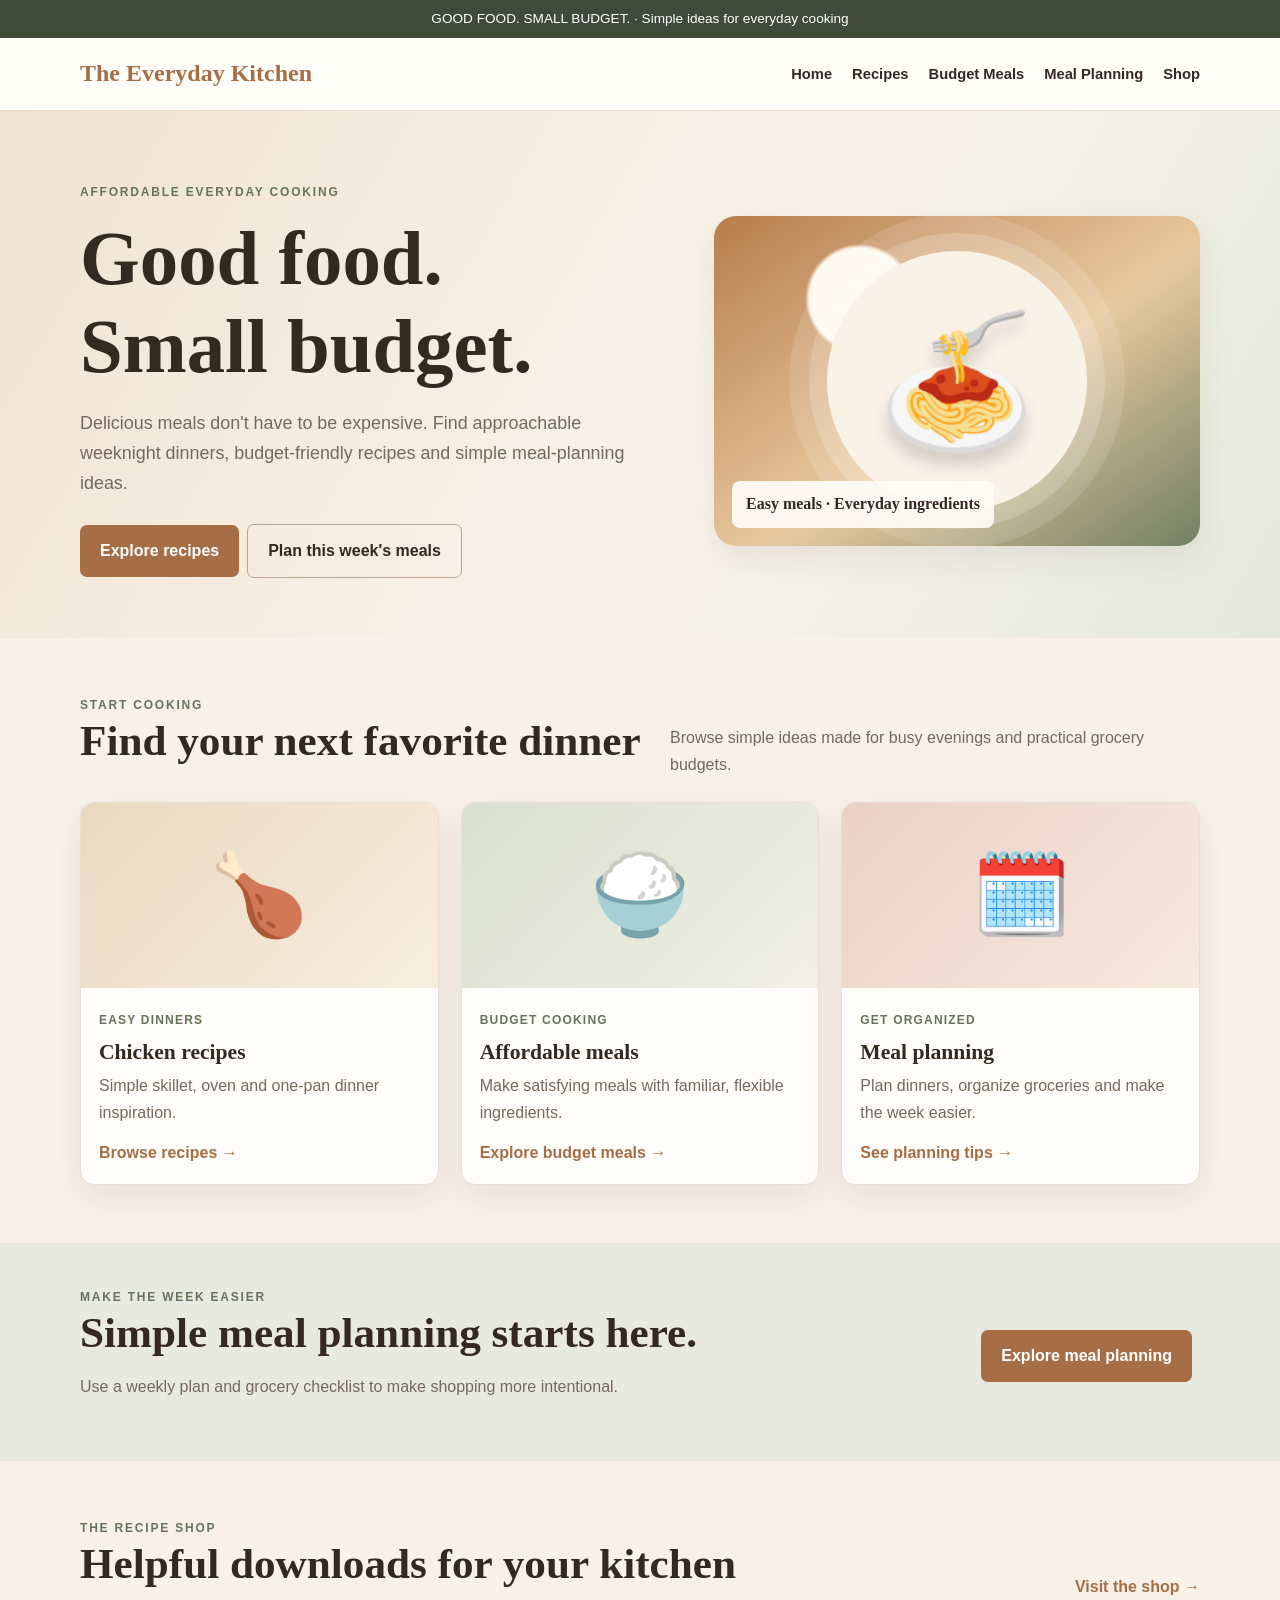
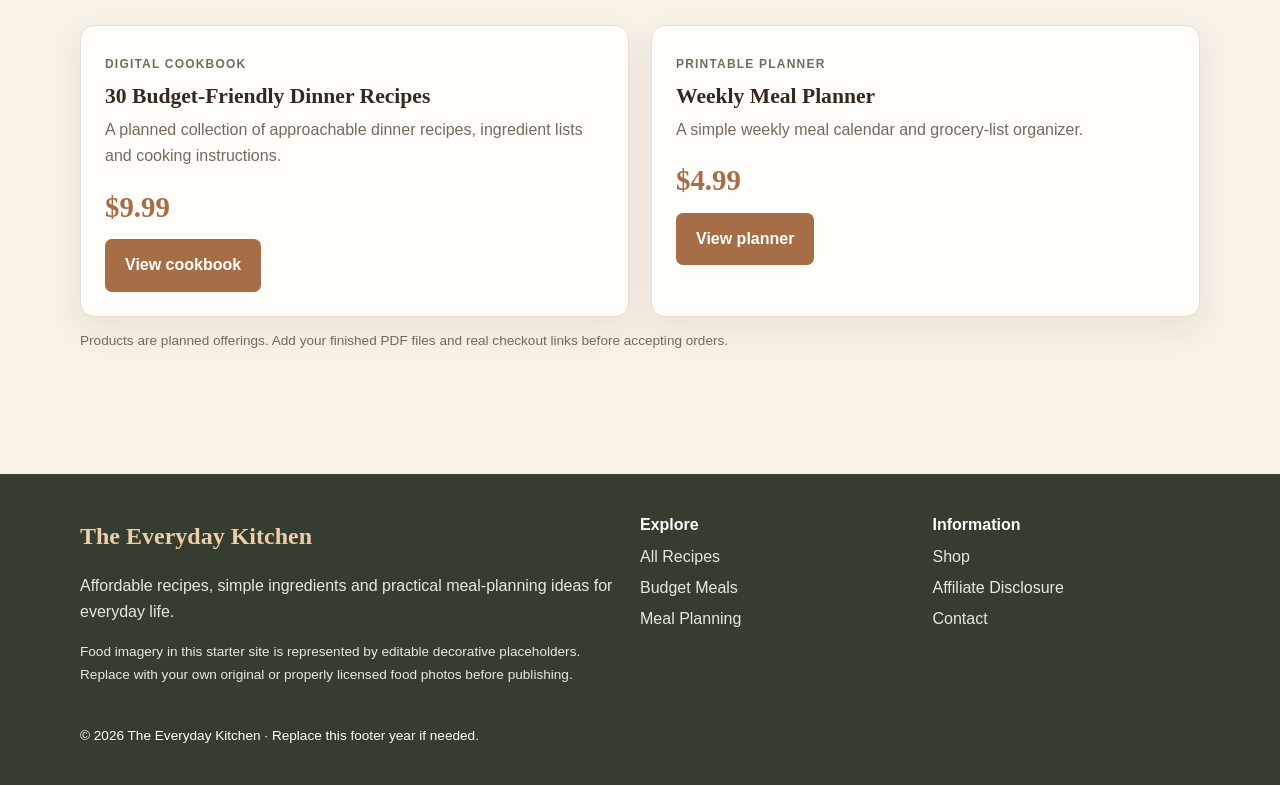
==== index.html @ 61b0e3ab "Add files via upload" ====
<!doctype html><html lang="en"><head><meta charset="utf-8"><meta name="viewport" content="width=device-width,initial-scale=1"><meta name="description" content="Affordable recipes and easy dinners from The Everyday Kitchen."><title>Home | The Everyday Kitchen</title><link rel="stylesheet" href="assets/style.css"></head><body>
<div class="topbar">GOOD FOOD. SMALL BUDGET. · Simple ideas for everyday cooking</div>
<header class="site-header"><div class="wrap nav">
<a class="brand" href="index.html">The Everyday Kitchen</a>
<nav class="navlinks" aria-label="Main navigation">
<a href="index.html">Home</a><a href="recipes.html">Recipes</a><a href="budget-meals.html">Budget Meals</a><a href="meal-planning.html">Meal Planning</a><a href="shop.html">Shop</a>
</nav></div></header>

<main>
<section class="hero"><div class="wrap hero-grid"><div><div class="eyebrow">Affordable everyday cooking</div><h1>Good food.<br>Small budget.</h1><p>Delicious meals don't have to be expensive. Find approachable weeknight dinners, budget-friendly recipes and simple meal-planning ideas.</p><a class="btn" href="recipes.html">Explore recipes</a><a class="btn secondary" href="meal-planning.html">Plan this week's meals</a></div><div class="hero-art"><div class="hero-emoji">🍝</div><div class="hero-label">Easy meals · Everyday ingredients</div></div></div></section>
<section class="section"><div class="wrap"><div class="section-head"><div><div class="eyebrow">Start cooking</div><h2>Find your next favorite dinner</h2></div><p>Browse simple ideas made for busy evenings and practical grocery budgets.</p></div><div class="grid">
<article class="card"><div class="food-art">🍗</div><div class="card-body"><span class="tag">Easy dinners</span><h3>Chicken recipes</h3><p>Simple skillet, oven and one-pan dinner inspiration.</p><a class="textlink" href="recipes.html">Browse recipes →</a></div></article>
<article class="card"><div class="food-art sage">🍚</div><div class="card-body"><span class="tag">Budget cooking</span><h3>Affordable meals</h3><p>Make satisfying meals with familiar, flexible ingredients.</p><a class="textlink" href="budget-meals.html">Explore budget meals →</a></div></article>
<article class="card"><div class="food-art rose">🗓️</div><div class="card-body"><span class="tag">Get organized</span><h3>Meal planning</h3><p>Plan dinners, organize groceries and make the week easier.</p><a class="textlink" href="meal-planning.html">See planning tips →</a></div></article>
</div></div></section>
<section class="band"><div class="wrap band-inner"><div><div class="eyebrow">Make the week easier</div><h2>Simple meal planning starts here.</h2><p>Use a weekly plan and grocery checklist to make shopping more intentional.</p></div><a class="btn" href="meal-planning.html">Explore meal planning</a></div></section>
<section class="section"><div class="wrap"><div class="section-head"><div><div class="eyebrow">The recipe shop</div><h2>Helpful downloads for your kitchen</h2></div><a class="textlink" href="shop.html">Visit the shop →</a></div><div class="grid two"><article class="card product"><span class="tag">Digital cookbook</span><h3>30 Budget-Friendly Dinner Recipes</h3><p>A planned collection of approachable dinner recipes, ingredient lists and cooking instructions.</p><div class="price">$9.99</div><a class="btn" href="shop.html">View cookbook</a></article><article class="card product"><span class="tag">Printable planner</span><h3>Weekly Meal Planner</h3><p>A simple weekly meal calendar and grocery-list organizer.</p><div class="price">$4.99</div><a class="btn" href="shop.html">View planner</a></article></div><p class="small">Products are planned offerings. Add your finished PDF files and real checkout links before accepting orders.</p></div></section>
</main>
<footer class="footer"><div class="wrap footer-grid">
<div><a class="brand" href="index.html" style="color:#f0cda9">The Everyday Kitchen</a><p>Affordable recipes, simple ingredients and practical meal-planning ideas for everyday life.</p><p class="small">Food imagery in this starter site is represented by editable decorative placeholders. Replace with your own original or properly licensed food photos before publishing.</p></div>
<div><strong>Explore</strong><a href="recipes.html">All Recipes</a><a href="budget-meals.html">Budget Meals</a><a href="meal-planning.html">Meal Planning</a></div>
<div><strong>Information</strong><a href="shop.html">Shop</a><a href="disclosure.html">Affiliate Disclosure</a><a href="contact.html">Contact</a></div>
</div><div class="wrap small" style="margin-top:25px">© 2026 The Everyday Kitchen · Replace this footer year if needed.</div></footer>
</body></html>
---- assets/style.css ----
:root{--cream:#f7f1e8;--paper:#fffdf9;--ink:#33291f;--muted:#75695d;--caramel:#a66e46;--sage:#66745b;--line:#e8ded1;--shadow:0 12px 35px rgba(61,43,27,.08)}
*{box-sizing:border-box}html{scroll-behavior:smooth}body{margin:0;background:var(--cream);color:var(--ink);font:16px/1.65 Arial,Helvetica,sans-serif}a{color:inherit}img{max-width:100%}.wrap{width:min(1120px,92%);margin:auto}.topbar{background:#3f4b38;color:#fff;text-align:center;padding:8px 12px;font-size:.85rem}.site-header{background:rgba(255,253,249,.96);border-bottom:1px solid var(--line);position:sticky;top:0;z-index:10}.nav{display:flex;align-items:center;justify-content:space-between;gap:20px;padding:16px 0}.brand{text-decoration:none;font-family:Georgia,serif;font-size:1.5rem;font-weight:bold;color:var(--caramel)}.navlinks{display:flex;gap:20px;flex-wrap:wrap}.navlinks a{text-decoration:none;font-size:.92rem;font-weight:700}.navlinks a:hover,.textlink:hover{color:var(--caramel)}.hero{padding:72px 0 60px;background:linear-gradient(120deg,#f1e3d2,#f8f3ea 58%,#e5e9dc)}.hero-grid{display:grid;grid-template-columns:1.1fr .9fr;gap:40px;align-items:center}.eyebrow{text-transform:uppercase;letter-spacing:.15em;font-size:.75rem;font-weight:700;color:var(--sage)}h1,h2,h3{font-family:Georgia,'Times New Roman',serif;line-height:1.15}h1{font-size:clamp(2.7rem,6vw,4.8rem);margin:12px 0 18px}h2{font-size:clamp(1.8rem,4vw,2.7rem);margin:0 0 12px}h3{font-size:1.35rem;margin:8px 0}p{color:var(--muted)}.hero p{font-size:1.12rem;max-width:560px}.btn{display:inline-block;background:var(--caramel);color:#fff;text-decoration:none;padding:13px 20px;border-radius:7px;font-weight:700;margin:8px 8px 0 0}.btn.secondary{background:transparent;color:var(--ink);border:1px solid #b9a58f}.hero-art{min-height:330px;border-radius:22px;background:radial-gradient(circle at 30% 25%,#fff9ed 0 12%,transparent 13%),linear-gradient(145deg,#b77d4d,#e8c99e 55%,#718064);box-shadow:var(--shadow);display:grid;place-items:center;position:relative;overflow:hidden}.hero-art:before{content:"";position:absolute;width:260px;height:260px;border-radius:50%;background:#f9f2e7;box-shadow:0 0 0 18px rgba(255,255,255,.18),0 0 0 38px rgba(255,255,255,.12)}.hero-emoji{font-size:8rem;z-index:1;filter:drop-shadow(0 12px 8px rgba(0,0,0,.15))}.hero-label{position:absolute;bottom:18px;left:18px;background:#fffdf9e8;padding:10px 14px;border-radius:8px;font-family:Georgia,serif;font-weight:bold}.section{padding:58px 0}.section-head{display:flex;justify-content:space-between;align-items:end;gap:20px;margin-bottom:24px}.section-head p{margin:0;max-width:530px}.grid{display:grid;grid-template-columns:repeat(3,1fr);gap:22px}.grid.two{grid-template-columns:repeat(2,1fr)}.card{background:var(--paper);border:1px solid var(--line);border-radius:14px;overflow:hidden;box-shadow:var(--shadow)}.food-art{height:185px;display:grid;place-items:center;font-size:5rem;background:linear-gradient(135deg,#ead8c1,#f8eee0)}.food-art.sage{background:linear-gradient(135deg,#d9dfce,#f1f0e5)}.food-art.rose{background:linear-gradient(135deg,#ead1c6,#f8e9df)}.card-body{padding:18px}.tag{display:inline-block;color:var(--sage);font-size:.75rem;text-transform:uppercase;letter-spacing:.1em;font-weight:700}.card p{margin:8px 0 14px}.textlink{font-weight:700;text-decoration:none;color:var(--caramel)}.band{background:#e8e9df;padding:45px 0}.band-inner{display:flex;justify-content:space-between;align-items:center;gap:25px}.product{padding:24px}.product .price{font-family:Georgia,serif;font-size:1.8rem;color:var(--caramel);font-weight:bold}.note{background:#fff8e9;border-left:4px solid var(--caramel);padding:14px 18px;border-radius:5px;color:var(--muted)}.page-hero{padding:52px 0 35px;background:#eee6d9}.content{max-width:820px;margin:0 auto;background:var(--paper);padding:clamp(22px,5vw,48px);border:1px solid var(--line);border-radius:14px}.content h1{font-size:clamp(2.2rem,5vw,3.5rem)}.content h2{font-size:1.7rem;margin-top:30px}.content li{margin:8px 0;color:var(--muted)}.meta{font-size:.9rem;color:var(--sage);font-weight:bold}.recipe-visual{min-height:230px;border-radius:14px;background:linear-gradient(130deg,#e9d2b9,#f6eadb,#dfe4d4);display:grid;place-items:center;font-size:6rem;margin:24px 0}.footer{background:#343d30;color:#fff;padding:38px 0;margin-top:50px}.footer p,.footer a{color:#e8e8df}.footer-grid{display:grid;grid-template-columns:2fr 1fr 1fr;gap:25px}.footer a{display:block;text-decoration:none;margin:5px 0}.small{font-size:.85rem}.form-row{display:flex;gap:8px;flex-wrap:wrap}.form-row input{flex:1;min-width:200px;padding:13px;border:1px solid var(--line);border-radius:6px;font-size:1rem}.disclosure{font-size:.85rem;background:#f4eee5;padding:12px;border-radius:8px}.empty-state{padding:28px;text-align:center;border:1px dashed #c8b7a3;border-radius:12px;color:var(--muted)}
@media(max-width:760px){.nav{align-items:flex-start;flex-direction:column}.navlinks{gap:12px}.hero{padding:45px 0}.hero-grid{grid-template-columns:1fr}.hero-art{min-height:230px}.grid,.grid.two{grid-template-columns:1fr 1fr}.band-inner{align-items:flex-start;flex-direction:column}.footer-grid{grid-template-columns:1fr}.section{padding:42px 0}}
@media(max-width:480px){.grid,.grid.two{grid-template-columns:1fr}.navlinks{font-size:.85rem}.hero-emoji{font-size:6rem}}
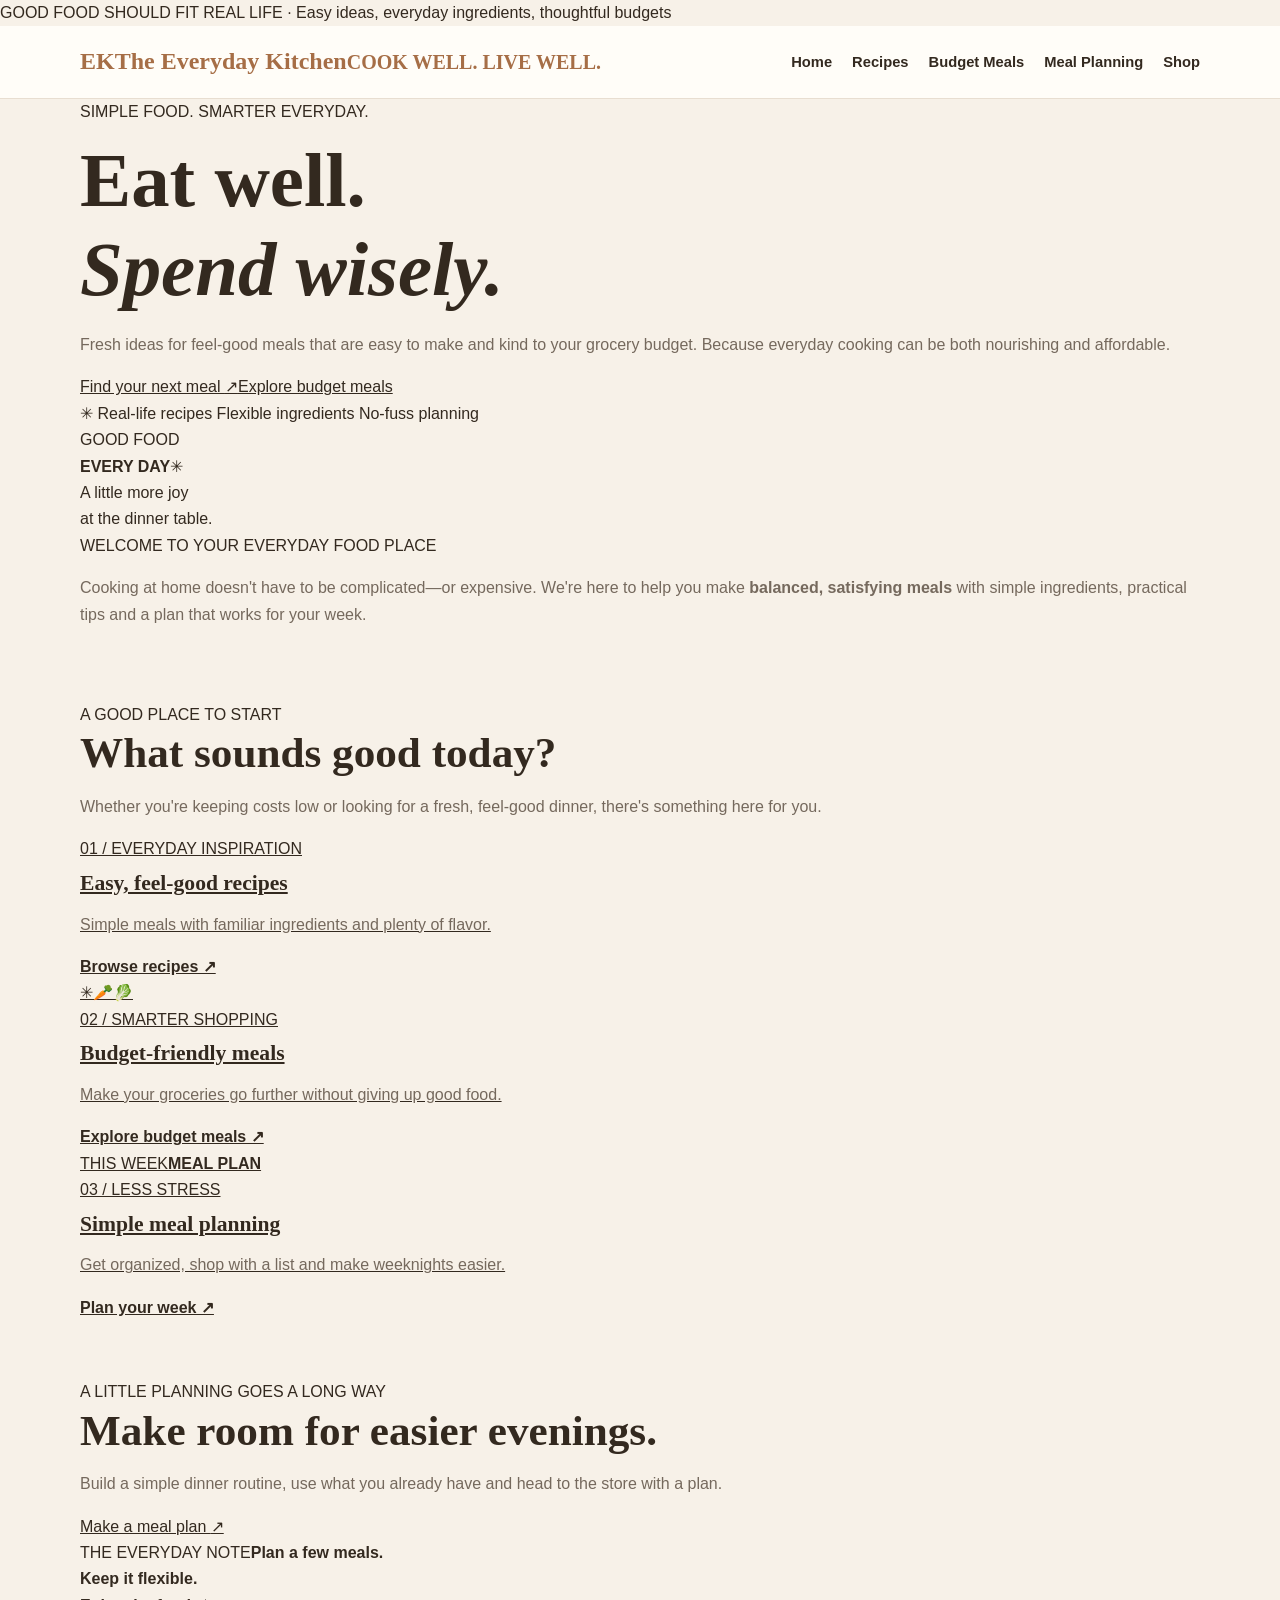
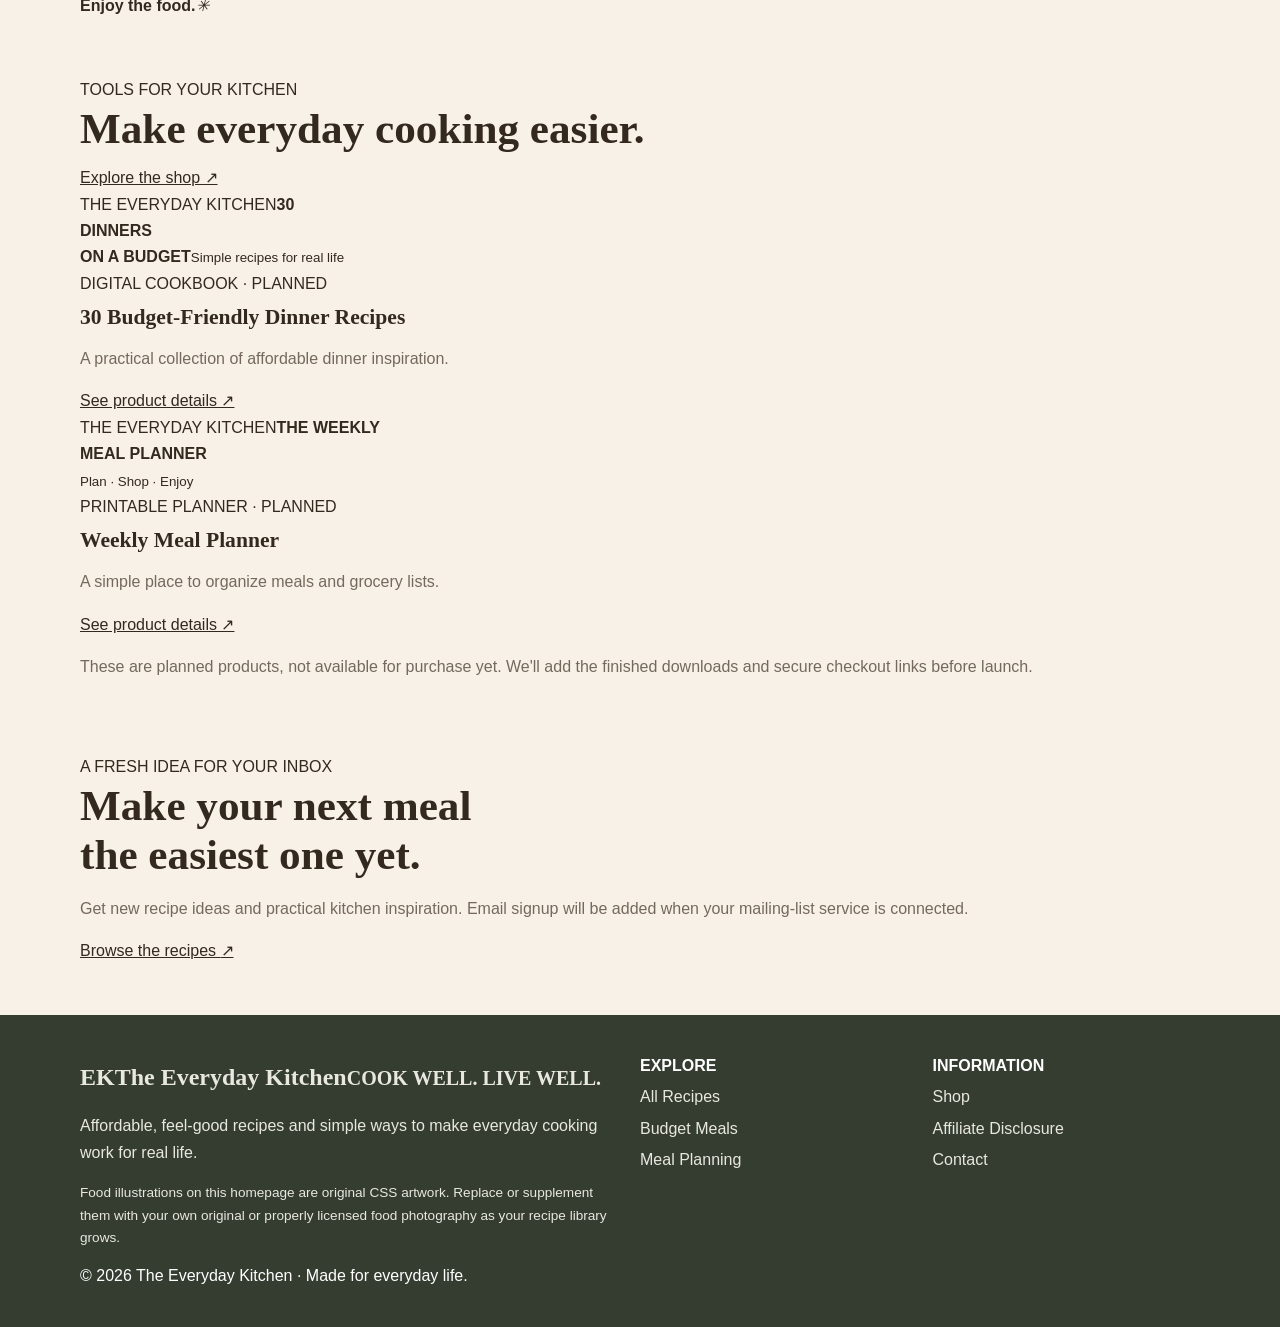
==== commit 8b87cb3f: "Update index.html" ====
--- a/index.html
+++ b/index.html
@@ -1,24 +1,80 @@
-<!doctype html><html lang="en"><head><meta charset="utf-8"><meta name="viewport" content="width=device-width,initial-scale=1"><meta name="description" content="Affordable recipes and easy dinners from The Everyday Kitchen."><title>Home | The Everyday Kitchen</title><link rel="stylesheet" href="assets/style.css"></head><body>
-<div class="topbar">GOOD FOOD. SMALL BUDGET. · Simple ideas for everyday cooking</div>
-<header class="site-header"><div class="wrap nav">
-<a class="brand" href="index.html">The Everyday Kitchen</a>
-<nav class="navlinks" aria-label="Main navigation">
-<a href="index.html">Home</a><a href="recipes.html">Recipes</a><a href="budget-meals.html">Budget Meals</a><a href="meal-planning.html">Meal Planning</a><a href="shop.html">Shop</a>
-</nav></div></header>
+<!doctype html>
+<html lang="en">
+<head>
+  <meta charset="utf-8">
+  <meta name="viewport" content="width=device-width,initial-scale=1">
+  <meta name="description" content="Healthy, affordable recipes for real life. Discover easy dinners, budget-friendly meals and simple weekly meal plans from The Everyday Kitchen.">
+  <meta name="theme-color" content="#f8f5ee">
+  <title>The Everyday Kitchen | Easy, Affordable & Feel-Good Food</title>
+  <link rel="stylesheet" href="assets/style.css">
+</head>
+<body class="home-page">
+  <div class="home-announcement">GOOD FOOD SHOULD FIT REAL LIFE <span>·</span> Easy ideas, everyday ingredients, thoughtful budgets</div>
+  <header class="site-header home-header">
+    <div class="wrap nav">
+      <a class="brand home-brand" href="index.html"><span class="brand-mark">EK</span><span>The Everyday Kitchen<small>COOK WELL. LIVE WELL.</small></span></a>
+      <nav class="navlinks" aria-label="Main navigation">
+        <a href="index.html" aria-current="page">Home</a><a href="recipes.html">Recipes</a><a href="budget-meals.html">Budget Meals</a><a href="meal-planning.html">Meal Planning</a><a href="shop.html">Shop</a>
+      </nav>
+    </div>
+  </header>
 
-<main>
-<section class="hero"><div class="wrap hero-grid"><div><div class="eyebrow">Affordable everyday cooking</div><h1>Good food.<br>Small budget.</h1><p>Delicious meals don't have to be expensive. Find approachable weeknight dinners, budget-friendly recipes and simple meal-planning ideas.</p><a class="btn" href="recipes.html">Explore recipes</a><a class="btn secondary" href="meal-planning.html">Plan this week's meals</a></div><div class="hero-art"><div class="hero-emoji">🍝</div><div class="hero-label">Easy meals · Everyday ingredients</div></div></div></section>
-<section class="section"><div class="wrap"><div class="section-head"><div><div class="eyebrow">Start cooking</div><h2>Find your next favorite dinner</h2></div><p>Browse simple ideas made for busy evenings and practical grocery budgets.</p></div><div class="grid">
-<article class="card"><div class="food-art">🍗</div><div class="card-body"><span class="tag">Easy dinners</span><h3>Chicken recipes</h3><p>Simple skillet, oven and one-pan dinner inspiration.</p><a class="textlink" href="recipes.html">Browse recipes →</a></div></article>
-<article class="card"><div class="food-art sage">🍚</div><div class="card-body"><span class="tag">Budget cooking</span><h3>Affordable meals</h3><p>Make satisfying meals with familiar, flexible ingredients.</p><a class="textlink" href="budget-meals.html">Explore budget meals →</a></div></article>
-<article class="card"><div class="food-art rose">🗓️</div><div class="card-body"><span class="tag">Get organized</span><h3>Meal planning</h3><p>Plan dinners, organize groceries and make the week easier.</p><a class="textlink" href="meal-planning.html">See planning tips →</a></div></article>
-</div></div></section>
-<section class="band"><div class="wrap band-inner"><div><div class="eyebrow">Make the week easier</div><h2>Simple meal planning starts here.</h2><p>Use a weekly plan and grocery checklist to make shopping more intentional.</p></div><a class="btn" href="meal-planning.html">Explore meal planning</a></div></section>
-<section class="section"><div class="wrap"><div class="section-head"><div><div class="eyebrow">The recipe shop</div><h2>Helpful downloads for your kitchen</h2></div><a class="textlink" href="shop.html">Visit the shop →</a></div><div class="grid two"><article class="card product"><span class="tag">Digital cookbook</span><h3>30 Budget-Friendly Dinner Recipes</h3><p>A planned collection of approachable dinner recipes, ingredient lists and cooking instructions.</p><div class="price">$9.99</div><a class="btn" href="shop.html">View cookbook</a></article><article class="card product"><span class="tag">Printable planner</span><h3>Weekly Meal Planner</h3><p>A simple weekly meal calendar and grocery-list organizer.</p><div class="price">$4.99</div><a class="btn" href="shop.html">View planner</a></article></div><p class="small">Products are planned offerings. Add your finished PDF files and real checkout links before accepting orders.</p></div></section>
-</main>
-<footer class="footer"><div class="wrap footer-grid">
-<div><a class="brand" href="index.html" style="color:#f0cda9">The Everyday Kitchen</a><p>Affordable recipes, simple ingredients and practical meal-planning ideas for everyday life.</p><p class="small">Food imagery in this starter site is represented by editable decorative placeholders. Replace with your own original or properly licensed food photos before publishing.</p></div>
-<div><strong>Explore</strong><a href="recipes.html">All Recipes</a><a href="budget-meals.html">Budget Meals</a><a href="meal-planning.html">Meal Planning</a></div>
-<div><strong>Information</strong><a href="shop.html">Shop</a><a href="disclosure.html">Affiliate Disclosure</a><a href="contact.html">Contact</a></div>
-</div><div class="wrap small" style="margin-top:25px">© 2026 The Everyday Kitchen · Replace this footer year if needed.</div></footer>
-</body></html>+  <main>
+    <section class="home-hero">
+      <div class="wrap home-hero-grid">
+        <div class="home-hero-copy">
+          <div class="home-kicker"><span></span> SIMPLE FOOD. SMARTER EVERYDAY.</div>
+          <h1>Eat well.<br><em>Spend wisely.</em></h1>
+          <p class="home-lede">Fresh ideas for feel-good meals that are easy to make and kind to your grocery budget. Because everyday cooking can be both nourishing and affordable.</p>
+          <div class="home-actions"><a class="home-button" href="recipes.html">Find your next meal <span>↗</span></a><a class="home-text-cta" href="budget-meals.html">Explore budget meals</a></div>
+          <div class="home-proof"><span>✳</span> Real-life recipes <i></i> Flexible ingredients <i></i> No-fuss planning</div>
+        </div>
+        <div class="home-hero-visual" role="img" aria-label="Illustrated overhead arrangement of a colorful everyday dinner with vegetables, grains and herbs">
+          <div class="hero-orbit orbit-one"></div><div class="hero-orbit orbit-two"></div>
+          <div class="hero-plate"><div class="plate-food"><span class="food-leaf leaf-one"></span><span class="food-leaf leaf-two"></span><span class="food-tomato tomato-one"></span><span class="food-tomato tomato-two"></span><span class="food-grain grain-one"></span><span class="food-grain grain-two"></span><span class="food-protein"></span></div></div>
+          <div class="hero-sticker">GOOD FOOD<br><b>EVERY DAY</b><span>✳</span></div>
+          <div class="hero-caption">A little more joy<br>at the dinner table.</div>
+        </div>
+      </div>
+      <div class="home-hero-bottom"></div>
+    </section>
+
+    <section class="home-intro wrap">
+      <div class="home-intro-label">WELCOME TO YOUR EVERYDAY FOOD PLACE</div>
+      <p>Cooking at home doesn't have to be complicated—or expensive. We're here to help you make <strong>balanced, satisfying meals</strong> with simple ingredients, practical tips and a plan that works for your week.</p>
+    </section>
+
+    <section class="home-discover section">
+      <div class="wrap">
+        <div class="home-section-heading"><div><div class="home-kicker">A GOOD PLACE TO START</div><h2>What sounds good today?</h2></div><p>Whether you're keeping costs low or looking for a fresh, feel-good dinner, there's something here for you.</p></div>
+        <div class="home-category-grid">
+          <a class="home-category category-recipes" href="recipes.html"><div class="category-art art-bowl"><span class="bowl-rim"></span><span class="bowl-fill"></span><span class="bowl-veggie v1"></span><span class="bowl-veggie v2"></span><span class="bowl-veggie v3"></span></div><div class="category-copy"><span>01 / EVERYDAY INSPIRATION</span><h3>Easy, feel-good recipes</h3><p>Simple meals with familiar ingredients and plenty of flavor.</p><b>Browse recipes ↗</b></div></a>
+          <a class="home-category category-budget" href="budget-meals.html"><div class="category-art art-market"><span class="market-bag">✳</span><span class="market-produce">🥕</span><span class="market-produce p2">🥬</span></div><div class="category-copy"><span>02 / SMARTER SHOPPING</span><h3>Budget-friendly meals</h3><p>Make your groceries go further without giving up good food.</p><b>Explore budget meals ↗</b></div></a>
+          <a class="home-category category-planning" href="meal-planning.html"><div class="category-art art-plan"><div class="mini-plan"><span>THIS WEEK</span><i></i><i></i><i></i><i></i><b>MEAL PLAN</b></div></div><div class="category-copy"><span>03 / LESS STRESS</span><h3>Simple meal planning</h3><p>Get organized, shop with a list and make weeknights easier.</p><b>Plan your week ↗</b></div></a>
+        </div>
+      </div>
+    </section>
+
+    <section class="home-feature-band">
+      <div class="wrap home-feature-inner"><div><div class="home-kicker">A LITTLE PLANNING GOES A LONG WAY</div><h2>Make room for easier evenings.</h2><p>Build a simple dinner routine, use what you already have and head to the store with a plan.</p><a class="home-button home-button-light" href="meal-planning.html">Make a meal plan <span>↗</span></a></div><div class="feature-note"><span>THE EVERYDAY NOTE</span><b>Plan a few meals.<br>Keep it flexible.<br>Enjoy the food.</b><i>✳</i></div></div>
+    </section>
+
+    <section class="home-shop section">
+      <div class="wrap">
+        <div class="home-section-heading"><div><div class="home-kicker">TOOLS FOR YOUR KITCHEN</div><h2>Make everyday cooking easier.</h2></div><a class="home-text-cta" href="shop.html">Explore the shop ↗</a></div>
+        <div class="home-product-grid">
+          <article class="home-product"><div class="product-cover cookbook-cover"><span>THE EVERYDAY KITCHEN</span><b>30<br>DINNERS<br>ON A BUDGET</b><small>Simple recipes for real life</small></div><div><span class="product-type">DIGITAL COOKBOOK · PLANNED</span><h3>30 Budget-Friendly Dinner Recipes</h3><p>A practical collection of affordable dinner inspiration.</p><a href="shop.html">See product details ↗</a></div></article>
+          <article class="home-product"><div class="product-cover planner-cover"><span>THE EVERYDAY KITCHEN</span><b>THE WEEKLY<br>MEAL PLANNER</b><div class="planner-lines"></div><small>Plan · Shop · Enjoy</small></div><div><span class="product-type">PRINTABLE PLANNER · PLANNED</span><h3>Weekly Meal Planner</h3><p>A simple place to organize meals and grocery lists.</p><a href="shop.html">See product details ↗</a></div></article>
+        </div>
+        <p class="home-product-note">These are planned products, not available for purchase yet. We'll add the finished downloads and secure checkout links before launch.</p>
+      </div>
+    </section>
+
+    <section class="home-newsletter">
+      <div class="wrap newsletter-inner"><div><div class="home-kicker">A FRESH IDEA FOR YOUR INBOX</div><h2>Make your next meal<br>the easiest one yet.</h2><p>Get new recipe ideas and practical kitchen inspiration. Email signup will be added when your mailing-list service is connected.</p></div><a class="home-button" href="recipes.html">Browse the recipes <span>↗</span></a></div>
+    </section>
+  </main>
+
+  <footer class="footer home-footer"><div class="wrap footer-grid"><div><a class="brand home-brand footer-brand" href="index.html"><span class="brand-mark">EK</span><span>The Everyday Kitchen<small>COOK WELL. LIVE WELL.</small></span></a><p>Affordable, feel-good recipes and simple ways to make everyday cooking work for real life.</p><p class="small">Food illustrations on this homepage are original CSS artwork. Replace or supplement them with your own original or properly licensed food photography as your recipe library grows.</p></div><div><strong>EXPLORE</strong><a href="recipes.html">All Recipes</a><a href="budget-meals.html">Budget Meals</a><a href="meal-planning.html">Meal Planning</a></div><div><strong>INFORMATION</strong><a href="shop.html">Shop</a><a href="disclosure.html">Affiliate Disclosure</a><a href="contact.html">Contact</a></div></div><div class="wrap home-copyright">© 2026 The Everyday Kitchen · Made for everyday life.</div></footer>
+</body>
+</html>
